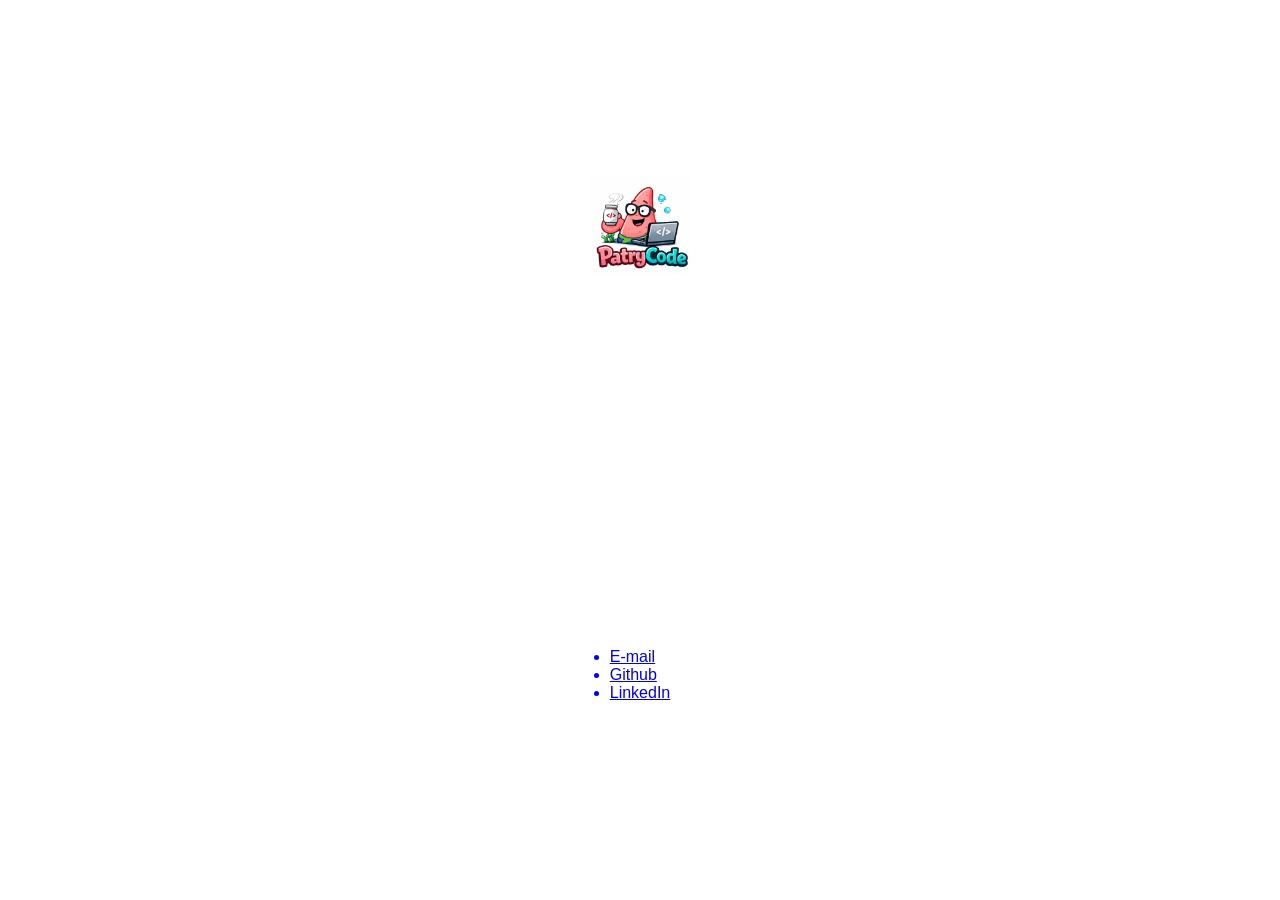
==== index.html @ 163e1af5 "Update index.html mailto fix" ====
<!doctype html>
<html lang="en">
  <head>
    <meta charset="UTF-8" />
    <meta name="viewport" content="width=device-width, initial-scale=1.0" />
    <meta
      property="og:image"
      content="https://patrycode.net/some_files/og-image-1200x630.png"
    />

    <link
      rel="icon"
      type="image/png"
      sizes="32x32"
      href="some_files/favicon-32x32.png"
    />
    <link
      rel="icon"
      type="image/png"
      sizes="16x16"
      href="some_files/favicon-16x16.png"
    />
    <link rel="apple-touch-icon" href="some_files/apple-touch-icon.png" />
    <link rel="manifest" href="some_files/site.webmanifest" />
    <title>PatryCode</title>
    <script type="application/ld+json">
      {
        "@context": "https://schema.org",
        "@type": "Person",
        "name": "Patrycode",
        "url": "https://patrycode.net",
        "sameAs": []
      }
    </script>
    <script lang="javascript">
      document.addEventListener("DOMContentLoaded", () => {
        const _ = "hello";
        const d_ = `${window.location.host}`;

        email.href = `mailto:${_}@${d_}`;
      });

      document.addEventListener("click", (ev) => bubbleSound());
      document.addEventListener("click", (ev) => regenerateLogo());

      function bubbleSound() {
        const ctx = new (window.AudioContext || window.webkitAudioContext)();

        const osc = ctx.createOscillator();
        const gain = ctx.createGain();

        osc.type = "sine";
        osc.frequency.setValueAtTime(600, ctx.currentTime);
        osc.frequency.exponentialRampToValueAtTime(120, ctx.currentTime + 0.08);

        gain.gain.setValueAtTime(0.4, ctx.currentTime);
        gain.gain.exponentialRampToValueAtTime(0.001, ctx.currentTime + 0.08);

        osc.connect(gain);
        gain.connect(ctx.destination);

        osc.start();
        osc.stop(ctx.currentTime + 0.08);
      }

      function regenerateLogo() {
        let randomNumber1 = Clamp(
          Math.abs(Math.floor((Math.random() * 10) / 3)),
          0,
          2,
        );
        let randomNumber2 = Clamp(
          Math.abs(Math.floor((Math.random() * 10) / 3)),
          0,
          2,
        );

        const numberToCSSClassName = new Map();

        numberToCSSClassName.set(0, "left");
        numberToCSSClassName.set(1, "center");
        numberToCSSClassName.set(2, "right");

        const logoHolder = document.getElementsByClassName("logo")[0] ?? null;

        if (logoHolder == null) return;

        logoHolder.style.backgroundPositionX =
          numberToCSSClassName.get(randomNumber1);
        logoHolder.style.backgroundPositionY =
          numberToCSSClassName.get(randomNumber2);
      }

      function Clamp(value, min, max) {
        if (value == null || isNaN(Number(value))) return value;

        return Math.max(min, Math.min(value, max));
      }
    </script>

    <style type="text/css">
      * {
        margin: 0px;
        padding: 0px;
        font-family: Arial, Helvetica, sans-serif;
      }

      #section-header,
      #section-body {
        width: 100%;
        height: 50vh;
        display: flex;
        flex-direction: column;
        justify-content: center;
        align-items: center;
      }

      #section-body {
        flex-direction: row;
      }

      .logo-holder {
        width: 102.4px;
        height: 101.4px;
        padding: 17px;
      }

      .logo {
        width: 100%;
        height: 100%;
        background-image: url("images/logo_random.png");
        background-size: 300% 300%;
        background-position-x: center;
        background-position-y: top;
        background-repeat: no-repeat;
      }
    </style>
  </head>
  <body>
    <section id="section-header">
      <div class="logo-holder">
        <div class="logo"></div>
      </div>
    </section>
    <section id="section-body">
      <ul>
        <a id="email">
          <li>E-mail</li>
        </a>
        <a
          href="https://github.com/pk558"
          target="_blank"
          rel="noopener noreferrer me"
          id="github"
        >
          <li>Github</li>
        </a>
        <a
          href="https://linkedin.com/in/patryk-kubacki-0601b6161/"
          target="_blank"
          rel="noopener noreferrer me"
          id="github"
        >
          <li>LinkedIn</li>
        </a>
      </ul>
    </section>
  </body>
</html>
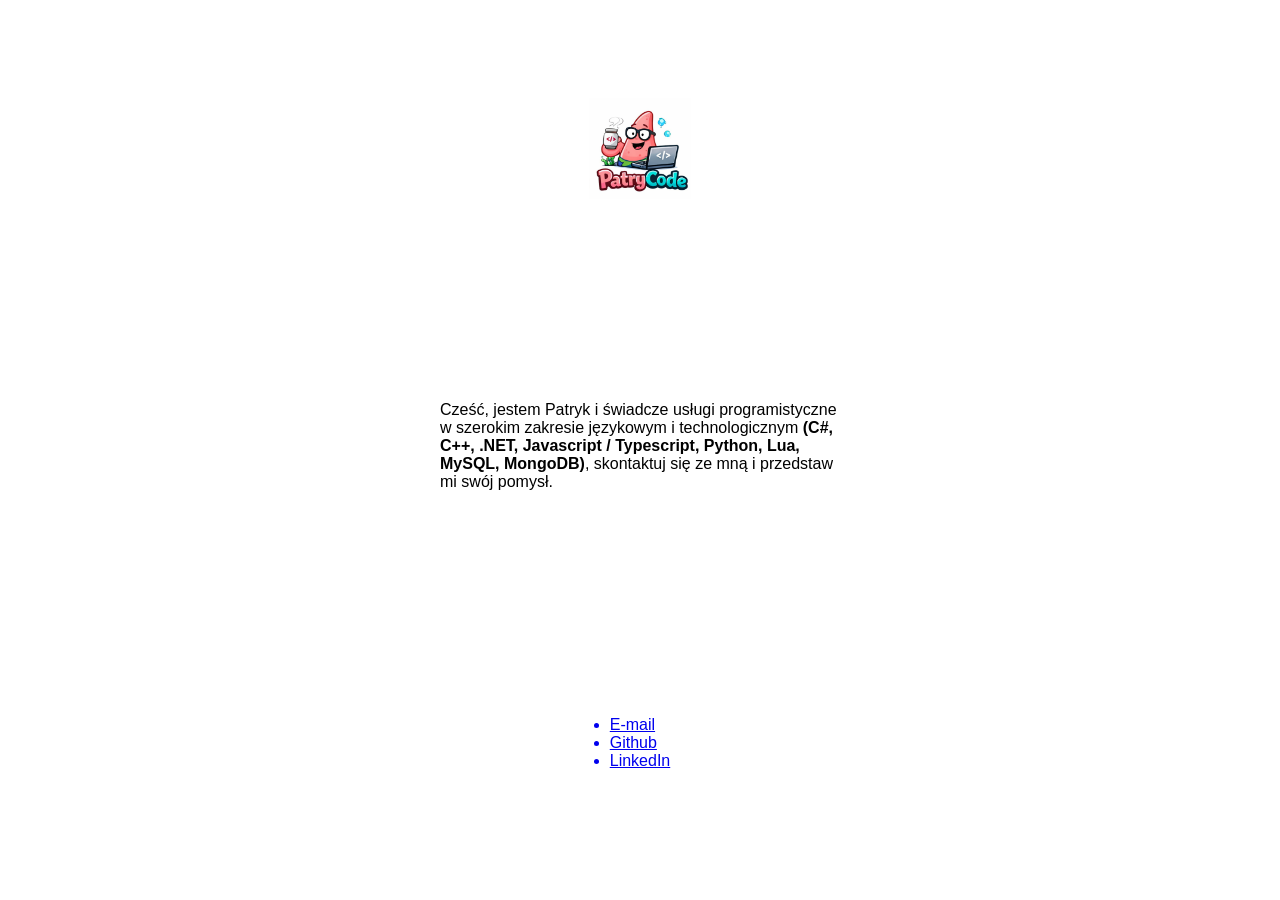
==== commit 66aa5cf6: "Update index.html add info" ====
--- a/index.html
+++ b/index.html
@@ -106,9 +106,10 @@
       }
 
       #section-header,
-      #section-body {
+      #section-body,
+      #section-info {
         width: 100%;
-        height: 50vh;
+        height: 33vh;
         display: flex;
         flex-direction: column;
         justify-content: center;
@@ -119,6 +120,11 @@
         flex-direction: row;
       }
 
+      .info-holder {
+        margin: 30px;
+        max-width: 400px;
+      }
+      
       .logo-holder {
         width: 102.4px;
         height: 101.4px;
@@ -140,6 +146,11 @@
     <section id="section-header">
       <div class="logo-holder">
         <div class="logo"></div>
+      </div>
+    </section>
+    <section id="section-info">
+      <div class="info-holder">
+        <p>Cześć, jestem Patryk i świadcze usługi programistyczne w szerokim zakresie językowym i technologicznym <b>(C#, C++, .NET, Javascript / Typescript, Python, Lua, MySQL, MongoDB)</b>, skontaktuj się ze mną i przedstaw mi swój pomysł.</p>
       </div>
     </section>
     <section id="section-body">
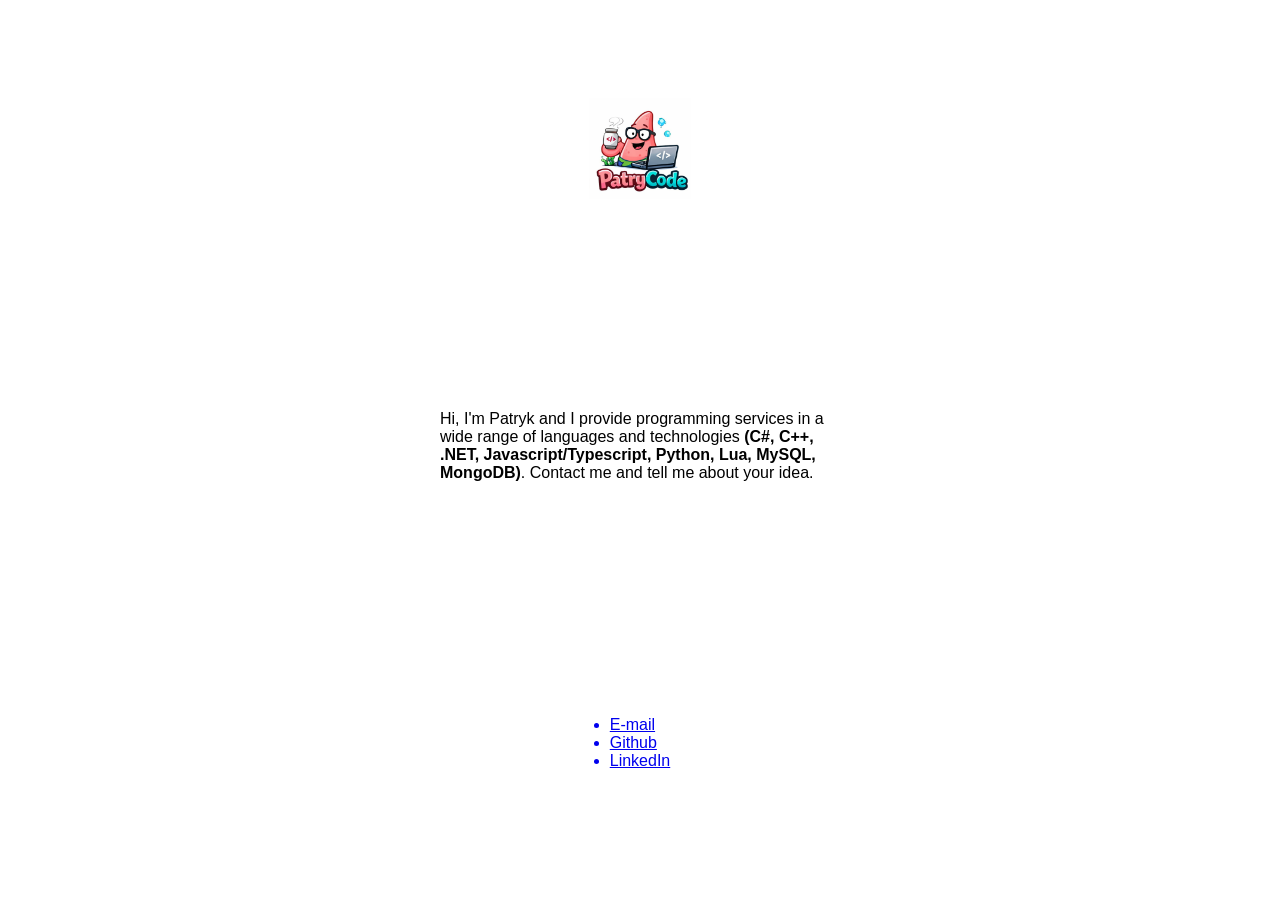
==== commit 4694904a: "Update index.html add translation to info" ====
--- a/index.html
+++ b/index.html
@@ -34,10 +34,8 @@
     </script>
     <script lang="javascript">
       document.addEventListener("DOMContentLoaded", () => {
-        const _ = "hello";
-        const d_ = `${window.location.host}`;
-
-        email.href = `mailto:${_}@${d_}`;
+        setupEmail();
+        translateInfo();
       });
 
       document.addEventListener("click", (ev) => bubbleSound());
@@ -91,6 +89,33 @@
           numberToCSSClassName.get(randomNumber2);
       }
 
+      function setupEmail() {
+        const _ = "hello";
+        const d_ = `${window.location.host}`;
+        
+        const email = document.getElementById('email');
+
+        if(email == null)
+          return;
+
+        email.href = `mailto:${_}@${d_}`;
+      }
+
+      function translateInfo() {
+        const plText = "Cześć, jestem Patryk i świadcze usługi programistyczne w szerokim zakresie językowym i technologicznym <b>(C#, C++, .NET, Javascript / Typescript, Python, Lua, MySQL, MongoDB)</b>, skontaktuj się ze mną i przedstaw mi swój pomysł.";
+        const enText = "Hi, I'm Patryk and I provide programming services in a wide range of languages and technologies <b>(C#, C++, .NET, Javascript/Typescript, Python, Lua, MySQL, MongoDB)</b>. Contact me and tell me about your idea.";
+      
+        const info = document.getElementById("info");
+
+        if(info == null)
+          return;
+
+        if(navigator.language.split('-')[0] === 'pl')
+          info.innerHTML = plText;
+        else
+          info.innerHTML = enText;
+      }
+
       function Clamp(value, min, max) {
         if (value == null || isNaN(Number(value))) return value;
 
@@ -150,7 +175,7 @@
     </section>
     <section id="section-info">
       <div class="info-holder">
-        <p>Cześć, jestem Patryk i świadcze usługi programistyczne w szerokim zakresie językowym i technologicznym <b>(C#, C++, .NET, Javascript / Typescript, Python, Lua, MySQL, MongoDB)</b>, skontaktuj się ze mną i przedstaw mi swój pomysł.</p>
+        <p id="info"></p>
       </div>
     </section>
     <section id="section-body">
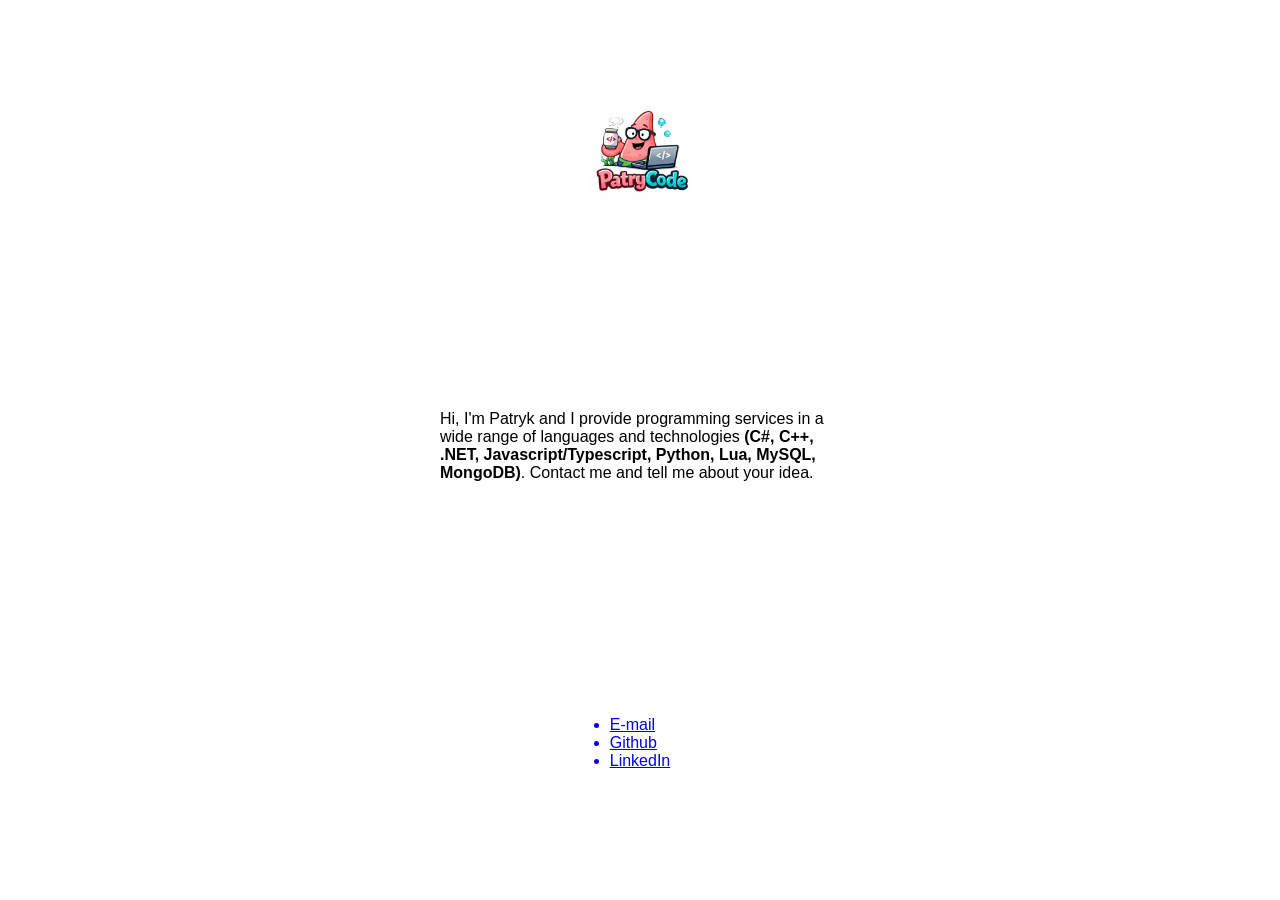
==== commit 819be748: "Adjusting image format to improve seo" ====
--- a/index.html
+++ b/index.html
@@ -3,6 +3,7 @@
   <head>
     <meta charset="UTF-8" />
     <meta name="viewport" content="width=device-width, initial-scale=1.0" />
+    <meta name="description" content="Tworzenie nowoczesnych stron internetowych i aplikacji webowych. Web developer – PatryCode.">
     <meta
       property="og:image"
       content="https://patrycode.net/some_files/og-image-1200x630.png"
@@ -21,7 +22,7 @@
       href="some_files/favicon-16x16.png"
     />
     <link rel="apple-touch-icon" href="some_files/apple-touch-icon.png" />
-    <link rel="manifest" href="some_files/site.webmanifest" />
+    <link rel="manifest" href="site.webmanifest" />
     <title>PatryCode</title>
     <script type="application/ld+json">
       {
@@ -159,7 +160,7 @@
       .logo {
         width: 100%;
         height: 100%;
-        background-image: url("images/logo_random.png");
+        background-image: url("images/logo_random.webp");
         background-size: 300% 300%;
         background-position-x: center;
         background-position-y: top;
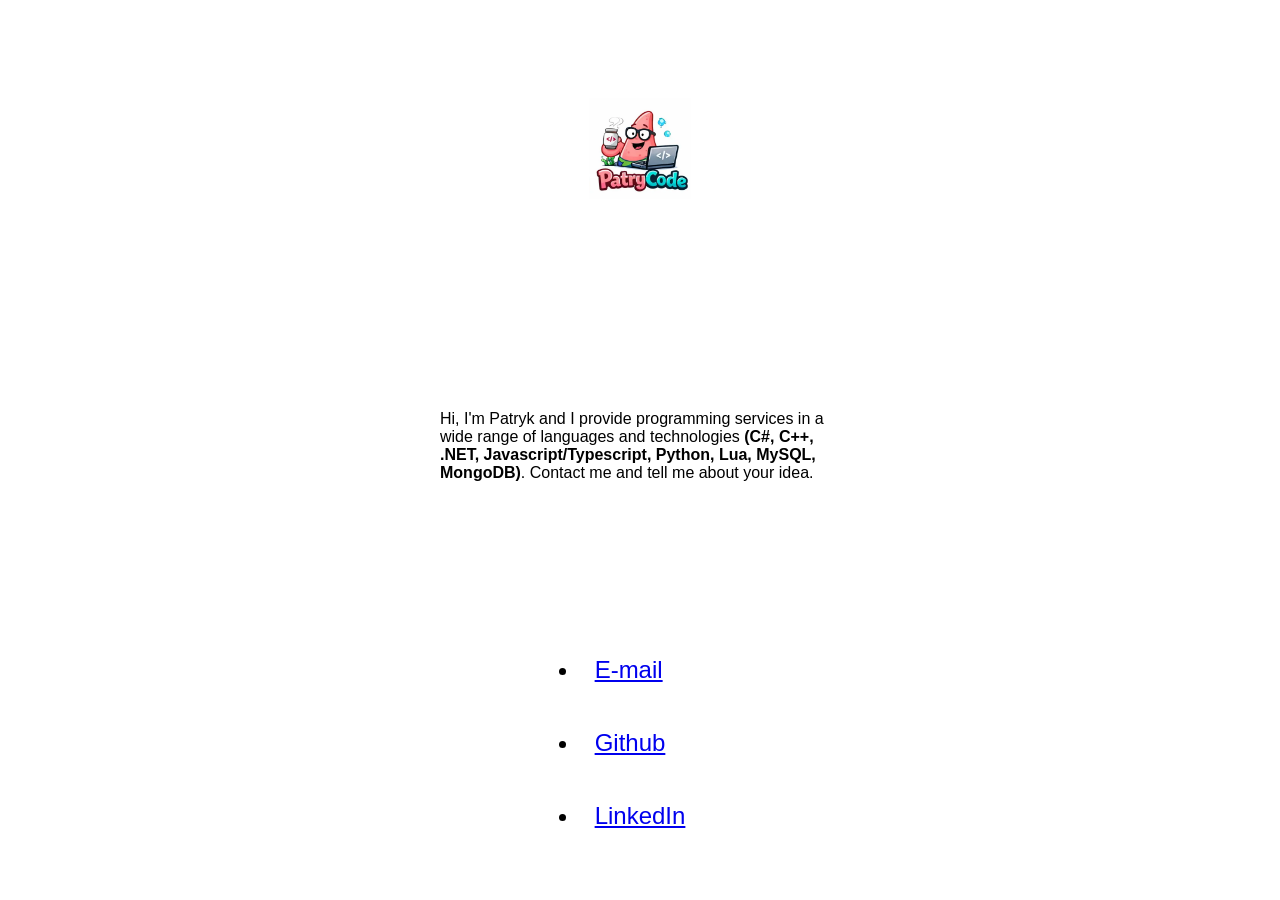
==== commit bf28d1fd: "accesibility update" ====
--- a/index.html
+++ b/index.html
@@ -1,9 +1,12 @@
 <!doctype html>
-<html lang="en">
+<html lang="pl">
   <head>
     <meta charset="UTF-8" />
     <meta name="viewport" content="width=device-width, initial-scale=1.0" />
-    <meta name="description" content="Tworzenie nowoczesnych stron internetowych i aplikacji webowych. Web developer – PatryCode.">
+    <meta
+      name="description"
+      content="Tworzenie nowoczesnych aplikacji webowych - PatryCode."
+    />
     <meta
       property="og:image"
       content="https://patrycode.net/some_files/og-image-1200x630.png"
@@ -93,28 +96,26 @@
       function setupEmail() {
         const _ = "hello";
         const d_ = `${window.location.host}`;
-        
-        const email = document.getElementById('email');
-
-        if(email == null)
-          return;
+
+        const email = document.getElementById("email");
+
+        if (email == null) return;
 
         email.href = `mailto:${_}@${d_}`;
       }
 
       function translateInfo() {
-        const plText = "Cześć, jestem Patryk i świadcze usługi programistyczne w szerokim zakresie językowym i technologicznym <b>(C#, C++, .NET, Javascript / Typescript, Python, Lua, MySQL, MongoDB)</b>, skontaktuj się ze mną i przedstaw mi swój pomysł.";
-        const enText = "Hi, I'm Patryk and I provide programming services in a wide range of languages and technologies <b>(C#, C++, .NET, Javascript/Typescript, Python, Lua, MySQL, MongoDB)</b>. Contact me and tell me about your idea.";
-      
+        const plText =
+          "Cześć, jestem Patryk i świadcze usługi programistyczne w szerokim zakresie językowym i technologicznym <b>(C#, C++, .NET, Javascript / Typescript, Python, Lua, MySQL, MongoDB)</b>, skontaktuj się ze mną i przedstaw mi swój pomysł.";
+        const enText =
+          "Hi, I'm Patryk and I provide programming services in a wide range of languages and technologies <b>(C#, C++, .NET, Javascript/Typescript, Python, Lua, MySQL, MongoDB)</b>. Contact me and tell me about your idea.";
+
         const info = document.getElementById("info");
 
-        if(info == null)
-          return;
-
-        if(navigator.language.split('-')[0] === 'pl')
-          info.innerHTML = plText;
-        else
-          info.innerHTML = enText;
+        if (info == null) return;
+
+        if (navigator.language.split("-")[0] === "pl") info.innerHTML = plText;
+        else info.innerHTML = enText;
       }
 
       function Clamp(value, min, max) {
@@ -129,6 +130,12 @@
         margin: 0px;
         padding: 0px;
         font-family: Arial, Helvetica, sans-serif;
+      }
+
+      li {
+        margin: 15px;
+        padding: 15px;
+        font-size: 24px;
       }
 
       #section-header,
@@ -150,7 +157,7 @@
         margin: 30px;
         max-width: 400px;
       }
-      
+
       .logo-holder {
         width: 102.4px;
         height: 101.4px;
@@ -169,37 +176,41 @@
     </style>
   </head>
   <body>
-    <section id="section-header">
+    <section id="section-header" role="banner">
       <div class="logo-holder">
         <div class="logo"></div>
       </div>
     </section>
-    <section id="section-info">
+    <section id="section-info" role="main">
       <div class="info-holder">
         <p id="info"></p>
       </div>
     </section>
-    <section id="section-body">
+    <section id="section-body" role="contentinfo">
       <ul>
-        <a id="email">
-          <li>E-mail</li>
-        </a>
-        <a
-          href="https://github.com/pk558"
-          target="_blank"
-          rel="noopener noreferrer me"
-          id="github"
-        >
-          <li>Github</li>
-        </a>
-        <a
-          href="https://linkedin.com/in/patryk-kubacki-0601b6161/"
-          target="_blank"
-          rel="noopener noreferrer me"
-          id="github"
-        >
-          <li>LinkedIn</li>
-        </a>
+        <li>
+          <a id="email"> E-mail </a>
+        </li>
+        <li>
+          <a
+            href="https://github.com/pk558"
+            target="_blank"
+            rel="noopener noreferrer me"
+            id="github"
+          >
+            Github
+          </a>
+        </li>
+        <li>
+          <a
+            href="https://linkedin.com/in/patryk-kubacki-0601b6161/"
+            target="_blank"
+            rel="noopener noreferrer me"
+            id="github"
+          >
+            LinkedIn
+          </a>
+        </li>
       </ul>
     </section>
   </body>
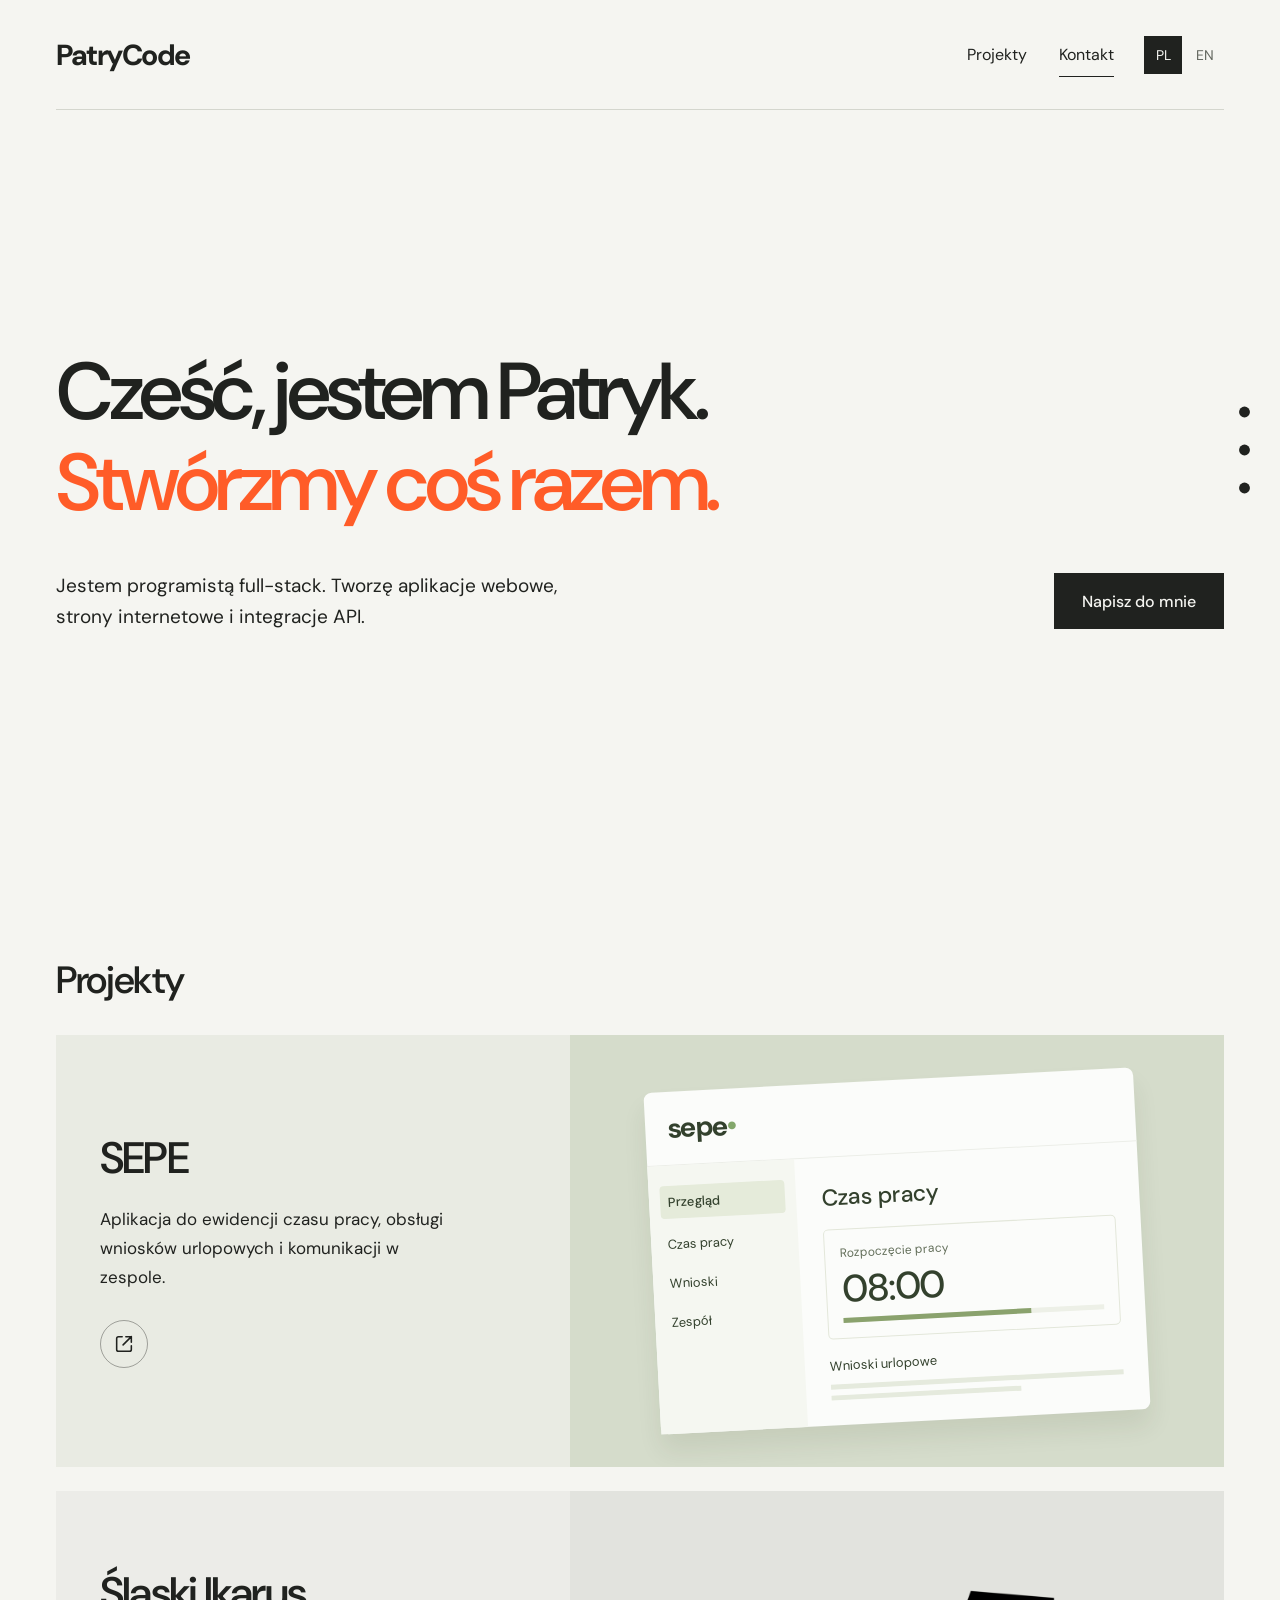
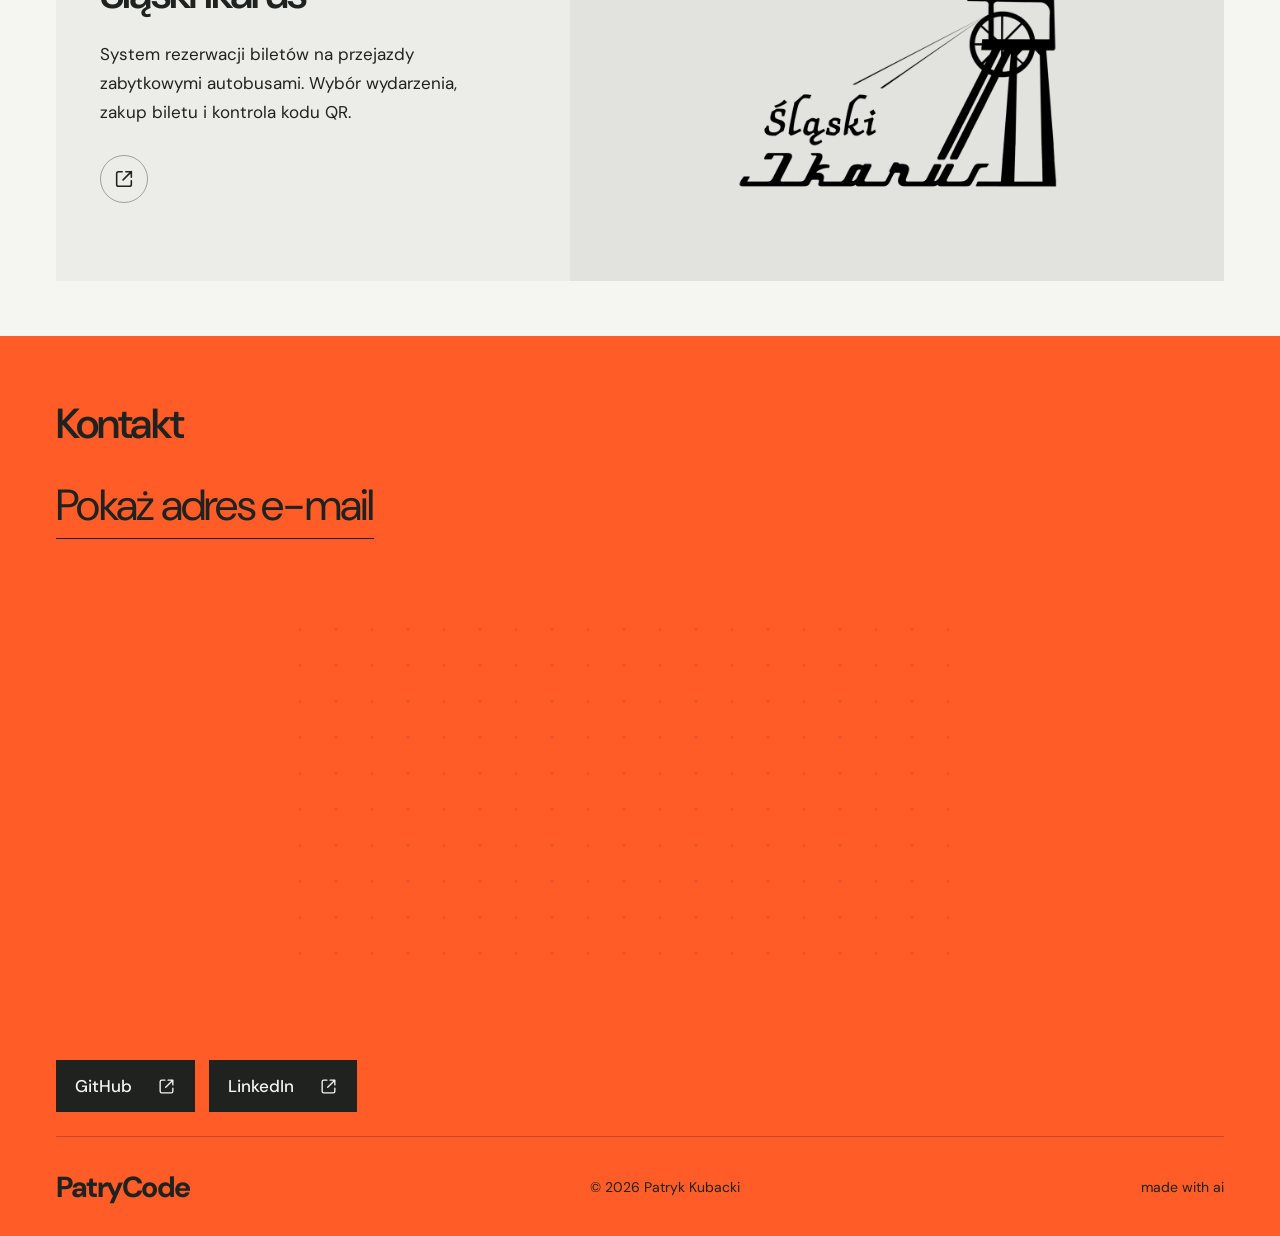
==== commit 5982e475: "New portfolio look" ====
--- a/index.html
+++ b/index.html
@@ -1,217 +1,67 @@
 <!doctype html>
 <html lang="pl">
-  <head>
-    <meta charset="UTF-8" />
-    <meta name="viewport" content="width=device-width, initial-scale=1.0" />
-    <meta
-      name="description"
-      content="Tworzenie nowoczesnych aplikacji webowych - PatryCode."
-    />
-    <meta
-      property="og:image"
-      content="https://patrycode.net/some_files/og-image-1200x630.png"
-    />
-
-    <link
-      rel="icon"
-      type="image/png"
-      sizes="32x32"
-      href="some_files/favicon-32x32.png"
-    />
-    <link
-      rel="icon"
-      type="image/png"
-      sizes="16x16"
-      href="some_files/favicon-16x16.png"
-    />
-    <link rel="apple-touch-icon" href="some_files/apple-touch-icon.png" />
-    <link rel="manifest" href="site.webmanifest" />
-    <title>PatryCode</title>
-    <script type="application/ld+json">
-      {
-        "@context": "https://schema.org",
-        "@type": "Person",
-        "name": "Patrycode",
-        "url": "https://patrycode.net",
-        "sameAs": []
-      }
-    </script>
-    <script lang="javascript">
-      document.addEventListener("DOMContentLoaded", () => {
-        setupEmail();
-        translateInfo();
-      });
-
-      document.addEventListener("click", (ev) => bubbleSound());
-      document.addEventListener("click", (ev) => regenerateLogo());
-
-      function bubbleSound() {
-        const ctx = new (window.AudioContext || window.webkitAudioContext)();
-
-        const osc = ctx.createOscillator();
-        const gain = ctx.createGain();
-
-        osc.type = "sine";
-        osc.frequency.setValueAtTime(600, ctx.currentTime);
-        osc.frequency.exponentialRampToValueAtTime(120, ctx.currentTime + 0.08);
-
-        gain.gain.setValueAtTime(0.4, ctx.currentTime);
-        gain.gain.exponentialRampToValueAtTime(0.001, ctx.currentTime + 0.08);
-
-        osc.connect(gain);
-        gain.connect(ctx.destination);
-
-        osc.start();
-        osc.stop(ctx.currentTime + 0.08);
-      }
-
-      function regenerateLogo() {
-        let randomNumber1 = Clamp(
-          Math.abs(Math.floor((Math.random() * 10) / 3)),
-          0,
-          2,
-        );
-        let randomNumber2 = Clamp(
-          Math.abs(Math.floor((Math.random() * 10) / 3)),
-          0,
-          2,
-        );
-
-        const numberToCSSClassName = new Map();
-
-        numberToCSSClassName.set(0, "left");
-        numberToCSSClassName.set(1, "center");
-        numberToCSSClassName.set(2, "right");
-
-        const logoHolder = document.getElementsByClassName("logo")[0] ?? null;
-
-        if (logoHolder == null) return;
-
-        logoHolder.style.backgroundPositionX =
-          numberToCSSClassName.get(randomNumber1);
-        logoHolder.style.backgroundPositionY =
-          numberToCSSClassName.get(randomNumber2);
-      }
-
-      function setupEmail() {
-        const _ = "hello";
-        const d_ = `${window.location.host}`;
-
-        const email = document.getElementById("email");
-
-        if (email == null) return;
-
-        email.href = `mailto:${_}@${d_}`;
-      }
-
-      function translateInfo() {
-        const plText =
-          "Cześć, jestem Patryk i świadcze usługi programistyczne w szerokim zakresie językowym i technologicznym <b>(C#, C++, .NET, Javascript / Typescript, Python, Lua, MySQL, MongoDB)</b>, skontaktuj się ze mną i przedstaw mi swój pomysł.";
-        const enText =
-          "Hi, I'm Patryk and I provide programming services in a wide range of languages and technologies <b>(C#, C++, .NET, Javascript/Typescript, Python, Lua, MySQL, MongoDB)</b>. Contact me and tell me about your idea.";
-
-        const info = document.getElementById("info");
-
-        if (info == null) return;
-
-        if (navigator.language.split("-")[0] === "pl") info.innerHTML = plText;
-        else info.innerHTML = enText;
-      }
-
-      function Clamp(value, min, max) {
-        if (value == null || isNaN(Number(value))) return value;
-
-        return Math.max(min, Math.min(value, max));
-      }
-    </script>
-
-    <style type="text/css">
-      * {
-        margin: 0px;
-        padding: 0px;
-        font-family: Arial, Helvetica, sans-serif;
-      }
-
-      li {
-        margin: 15px;
-        padding: 15px;
-        font-size: 24px;
-      }
-
-      #section-header,
-      #section-body,
-      #section-info {
-        width: 100%;
-        height: 33vh;
-        display: flex;
-        flex-direction: column;
-        justify-content: center;
-        align-items: center;
-      }
-
-      #section-body {
-        flex-direction: row;
-      }
-
-      .info-holder {
-        margin: 30px;
-        max-width: 400px;
-      }
-
-      .logo-holder {
-        width: 102.4px;
-        height: 101.4px;
-        padding: 17px;
-      }
-
-      .logo {
-        width: 100%;
-        height: 100%;
-        background-image: url("images/logo_random.webp");
-        background-size: 300% 300%;
-        background-position-x: center;
-        background-position-y: top;
-        background-repeat: no-repeat;
-      }
-    </style>
-  </head>
-  <body>
-    <section id="section-header" role="banner">
-      <div class="logo-holder">
-        <div class="logo"></div>
-      </div>
-    </section>
-    <section id="section-info" role="main">
-      <div class="info-holder">
-        <p id="info"></p>
-      </div>
-    </section>
-    <section id="section-body" role="contentinfo">
-      <ul>
-        <li>
-          <a id="email"> E-mail </a>
-        </li>
-        <li>
-          <a
-            href="https://github.com/pk558"
-            target="_blank"
-            rel="noopener noreferrer me"
-            id="github"
-          >
-            Github
-          </a>
-        </li>
-        <li>
-          <a
-            href="https://linkedin.com/in/patryk-kubacki-0601b6161/"
-            target="_blank"
-            rel="noopener noreferrer me"
-            id="github"
-          >
-            LinkedIn
-          </a>
-        </li>
-      </ul>
-    </section>
-  </body>
-</html>
+<head>
+<meta charset="utf-8">
+<meta name="viewport" content="width=device-width,initial-scale=1">
+<title>PatryCode — aplikacje webowe i strony internetowe</title>
+<meta name="description" content="Patryk Kubacki, programista full-stack. Tworzę aplikacje webowe, strony internetowe i integracje API. Zobacz SEPE, Śląski Ikarus i skontaktuj się ze mną.">
+<meta name="robots" content="index,follow,max-image-preview:large">
+<meta name="theme-color" content="#ff5c28">
+<meta name="color-scheme" content="light">
+<link rel="canonical" href="https://patrycode.net/">
+<link rel="alternate" hreflang="pl" href="https://patrycode.net/">
+<link rel="alternate" hreflang="en" href="https://patrycode.net/en/">
+<link rel="alternate" hreflang="x-default" href="https://patrycode.net/">
+<meta property="og:type" content="website">
+<meta property="og:site_name" content="PatryCode">
+<meta property="og:title" content="PatryCode — aplikacje webowe i strony internetowe">
+<meta property="og:description" content="Patryk Kubacki, programista full-stack. Tworzę aplikacje webowe, strony internetowe i integracje API. Zobacz SEPE, Śląski Ikarus i skontaktuj się ze mną.">
+<meta property="og:url" content="https://patrycode.net/">
+<meta property="og:locale" content="pl_PL">
+<meta property="og:locale:alternate" content="en_US">
+<meta property="og:image" content="https://patrycode.net/assets/images/social-cover.png">
+<meta property="og:image:width" content="1200">
+<meta property="og:image:height" content="630">
+<meta property="og:image:alt" content="PatryCode">
+<meta name="twitter:card" content="summary_large_image">
+<meta name="twitter:title" content="PatryCode — aplikacje webowe i strony internetowe">
+<meta name="twitter:description" content="Patryk Kubacki, programista full-stack. Tworzę aplikacje webowe, strony internetowe i integracje API. Zobacz SEPE, Śląski Ikarus i skontaktuj się ze mną.">
+<meta name="twitter:image" content="https://patrycode.net/assets/images/social-cover.png">
+<meta name="twitter:image:alt" content="PatryCode">
+<link rel="icon" type="image/svg+xml" href="assets/icons/favicon.svg">
+<link rel="icon" type="image/png" sizes="32x32" href="assets/icons/favicon-32x32.png">
+<link rel="icon" type="image/png" sizes="16x16" href="assets/icons/favicon-16x16.png">
+<link rel="icon" href="favicon.ico" sizes="any">
+<link rel="apple-touch-icon" sizes="180x180" href="assets/icons/apple-touch-icon.png">
+<link rel="manifest" href="site.webmanifest">
+<link rel="alternate" type="text/markdown" href="index.md">
+<link rel="describedby" type="text/plain" href="llms.txt">
+<link rel="preconnect" href="https://fonts.googleapis.com">
+<link rel="preconnect" href="https://fonts.gstatic.com" crossorigin>
+<link rel="stylesheet" href="assets/css/style.css">
+<script src="assets/js/script.js" defer></script>
+<script type="application/ld+json">{"@context": "https://schema.org", "@graph": [{"@type": "Person", "@id": "https://patrycode.net/#patryk", "name": "Patryk Kubacki", "url": "https://patrycode.net/", "jobTitle": "Full-stack developer", "sameAs": ["https://github.com/pk558", "https://linkedin.com/in/patryk-kubacki-0601b6161/"]}, {"@type": "WebSite", "@id": "https://patrycode.net/#website", "name": "PatryCode", "url": "https://patrycode.net/", "inLanguage": ["pl", "en"], "creator": {"@id": "https://patrycode.net/#patryk"}}, {"@type": "WebPage", "@id": "https://patrycode.net/#webpage", "url": "https://patrycode.net/", "name": "PatryCode — aplikacje webowe i strony internetowe", "description": "Patryk Kubacki, programista full-stack. Tworzę aplikacje webowe, strony internetowe i integracje API. Zobacz SEPE, Śląski Ikarus i skontaktuj się ze mną.", "inLanguage": "pl", "isPartOf": {"@id": "https://patrycode.net/#website"}, "about": {"@id": "https://patrycode.net/#patryk"}}]}</script>
+</head>
+<body>
+<a href="#main" class="skip">Przejdź do treści</a>
+<header class="header wrap"><a class="brand" href="#start" aria-label="PatryCode — początek"><span>PatryCode</span></a><nav aria-label="Menu główne"><a href="#projekty">Projekty</a><a href="#kontakt" class="nav-contact">Kontakt</a></nav><div class="language-switch" aria-label="Wybierz język"><a href="./" lang="pl" aria-current="page">PL</a><a href="en/" lang="en">EN</a></div></header>
+<nav class="section-indicator" aria-label="Sekcje strony"><a href="#start" aria-label="Powitanie" title="Powitanie" aria-current="location"><span></span></a><a href="#projekty" aria-label="Projekty" title="Projekty"><span></span></a><a href="#kontakt" aria-label="Kontakt" title="Kontakt"><span></span></a></nav>
+<main id="main">
+<section id="start" class="hero wrap page-section" aria-labelledby="hero-title">
+<h1 id="hero-title">Cześć, jestem Patryk.<br><span>Stwórzmy coś razem.</span></h1>
+<div class="hero-bottom"><p>Jestem programistą full-stack. Tworzę aplikacje webowe,<br class="desktop-break"> strony internetowe i integracje API.</p><a class="button dark-button" href="#kontakt">Napisz do mnie</a></div>
+</section>
+<section id="projekty" class="projects wrap page-section" aria-labelledby="work-title">
+<h2 id="work-title" class="reveal">Projekty</h2>
+<article class="project featured reveal">
+<div class="project-copy"><h3>SEPE</h3><p>Aplikacja do ewidencji czasu pracy, obsługi wniosków urlopowych i komunikacji w zespole.</p><a class="project-link" href="https://sepe.patrycode.net/prezentacja/" target="_blank" rel="noopener noreferrer" aria-label="Otwórz landing SEPE" title="Otwórz landing SEPE"><svg viewBox="0 0 24 24" width="22" height="22" fill="none" stroke="currentColor" stroke-width="1.7" stroke-linecap="round" stroke-linejoin="round" aria-hidden="true"><path d="M14 4h6v6M20 4l-9 9M10 4H6a2 2 0 0 0-2 2v12a2 2 0 0 0 2 2h12a2 2 0 0 0 2-2v-4"/></svg></a></div>
+<div class="sepe-scene" role="img" aria-label="Poglądowy widok interfejsu SEPE: czas pracy, wnioski urlopowe i zespół"><div class="app-preview" aria-hidden="true"><div class="app-top"><strong>sepe<span>•</span></strong></div><div class="app-body"><aside><b>Przegląd</b><span>Czas pracy</span><span>Wnioski</span><span>Zespół</span></aside><div class="app-content"><h4>Czas pracy</h4><div class="time-card"><span>Rozpoczęcie pracy</span><strong>08:00</strong><div class="time-progress"><i></i></div></div><div class="app-row"><span>Wnioski urlopowe</span></div><div class="preview-lines"><i></i><i></i></div></div></div></div></div>
+</article>
+<article class="project featured ikarus-project reveal">
+<div class="project-copy"><h3>Śląski Ikarus</h3><p>System rezerwacji biletów na przejazdy zabytkowymi autobusami. Wybór wydarzenia, zakup biletu i kontrola kodu QR.</p><a class="project-link" href="https://rezerwacje.simkol.pl/" target="_blank" rel="noopener noreferrer" aria-label="Otwórz stronę rezerwacji Śląskiego Ikarusa" title="Otwórz stronę rezerwacji Śląskiego Ikarusa"><svg viewBox="0 0 24 24" width="22" height="22" fill="none" stroke="currentColor" stroke-width="1.7" stroke-linecap="round" stroke-linejoin="round" aria-hidden="true"><path d="M14 4h6v6M20 4l-9 9M10 4H6a2 2 0 0 0-2 2v12a2 2 0 0 0 2 2h12a2 2 0 0 0 2-2v-4"/></svg></a></div>
+<a class="ikarus-scene" href="https://rezerwacje.simkol.pl/" target="_blank" rel="noopener noreferrer" aria-label="Otwórz stronę Śląskiego Ikarusa"><img src="assets/images/ikarus-logo.png" alt="Śląski Ikarus" width="800" height="800"></a>
+</article>
+</section>
+<section class="contact page-section" id="kontakt"><div class="contact-heading wrap"><h2>Kontakt</h2><div class="contact-bottom"><button class="email-reveal" id="reveal-email" type="button">Pokaż adres e-mail</button><a class="email" id="email-address" hidden></a><button class="copy-button" id="copy-email" type="button" hidden>Kopiuj e-mail</button><span id="copy-status" role="status" aria-live="polite"></span></div><noscript><p>Włącz JavaScript, aby odsłonić e-mail, lub skontaktuj się przez LinkedIn.</p></noscript></div><div class="contact-art wrap" aria-hidden="true"><canvas id="pointer-art"></canvas></div><div class="contact-base wrap"><div class="social-links"><a href="https://github.com/pk558" target="_blank" rel="noopener noreferrer">GitHub<svg viewBox="0 0 24 24" width="22" height="22" fill="none" stroke="currentColor" stroke-width="1.7" stroke-linecap="round" stroke-linejoin="round" aria-hidden="true"><path d="M14 4h6v6M20 4l-9 9M10 4H6a2 2 0 0 0-2 2v12a2 2 0 0 0 2 2h12a2 2 0 0 0 2-2v-4"/></svg></a><a href="https://linkedin.com/in/patryk-kubacki-0601b6161/" target="_blank" rel="noopener noreferrer">LinkedIn<svg viewBox="0 0 24 24" width="22" height="22" fill="none" stroke="currentColor" stroke-width="1.7" stroke-linecap="round" stroke-linejoin="round" aria-hidden="true"><path d="M14 4h6v6M20 4l-9 9M10 4H6a2 2 0 0 0-2 2v12a2 2 0 0 0 2 2h12a2 2 0 0 0 2-2v-4"/></svg></a></div><footer class="footer-row"><a class="brand" href="#start">PatryCode</a><span>© 2026 Patryk Kubacki</span><span class="ai-credit">made with ai</span></footer></div></section>
+</main>
+</body></html>
--- a/assets/css/style.css
+++ b/assets/css/style.css
@@ -0,0 +1,42 @@
+@import url('https://fonts.googleapis.com/css2?family=DM+Sans:wght@400;450;500;550;600;650;700;750;800&display=swap');
+:root{--paper:#f5f5f1;--ink:#20221f;--muted:#62665e;--line:#d4d6ce;--accent:#ff5c28}*{box-sizing:border-box}html{scroll-behavior:smooth;scroll-padding-top:30px}body{margin:0;background:var(--paper);color:var(--ink);font-family:'DM Sans',Arial,sans-serif;-webkit-font-smoothing:antialiased}a{color:inherit;text-decoration:none}button{font:inherit}a,button{-webkit-tap-highlight-color:transparent}a:focus-visible,button:focus-visible{outline:3px solid #1263ba;outline-offset:6px}::selection{background:var(--accent);color:var(--ink)}.wrap{width:min(1240px,calc(100% - 112px));margin:auto}.skip{position:fixed;left:20px;top:-100px;padding:16px;background:var(--ink);color:white;z-index:5}.skip:focus{top:15px}.header{height:110px;display:flex;justify-content:space-between;align-items:center;border-bottom:1px solid var(--line)}.brand{font-size:29px;font-weight:750;letter-spacing:-1.5px}.header nav{display:flex;gap:38px;align-items:center;font-size:16px}.header nav a:hover{text-decoration:underline;text-underline-offset:5px}.nav-contact{border-bottom:1px solid;padding-bottom:6px}.hero{padding-top:80px;padding-bottom:60px}.hero h1{font-size:clamp(48px,6.6vw,92px);line-height:1.12;letter-spacing:-.055em;font-weight:550;margin:0 0 42px}.hero h1>span{color:var(--accent)}.hero-bottom{display:flex;align-items:center;justify-content:space-between;gap:35px}.hero-bottom p{font-size:19px;line-height:1.65;margin:0}.button{display:inline-flex;min-height:56px;align-items:center;justify-content:center;padding:17px 28px;font-size:16px;font-weight:500;transition:background .2s,transform .2s}.dark-button{background:var(--ink);color:var(--paper)}.dark-button:hover{background:#3e423a;transform:translateY(-2px)}.capabilities{display:grid;grid-template-columns:1fr 1fr;gap:70px;border-top:1px solid var(--line);margin-top:50px;padding-top:28px}.capabilities p{font-size:16px;line-height:1.75;margin:0}.capabilities .technologies{color:var(--muted);align-self:center}.projects{padding:34px 0 90px}.projects>h2{font-size:38px;letter-spacing:-.035em;font-weight:550;margin:0 0 30px}.featured{display:grid;grid-template-columns:44% 56%;background:#e9ebe3;min-height:360px}.project-copy{padding:44px;display:flex;flex-direction:column;align-items:start;justify-content:center}.project h3{font-size:44px;line-height:1.12;letter-spacing:-.04em;font-weight:550;margin:0 0 22px}.project-copy p{font-size:17px;line-height:1.7;max-width:360px;margin:0}.text-link{font-size:16px;font-weight:500;text-decoration:underline;text-underline-offset:5px;margin-top:30px}.text-link:hover{text-decoration-thickness:2px}.sepe-scene{background:#d5dccb;display:flex;align-items:center;justify-content:center;padding:45px;overflow:hidden}.app-preview{width:100%;max-width:490px;background:#fbfcfa;border-radius:8px;box-shadow:0 17px 25px #29391c16;transform:rotate(-3deg);color:#33412d}.app-top{display:flex;align-items:center;padding:18px 22px;border-bottom:1px solid #eceee8}.app-top strong{font-size:28px;letter-spacing:-1.6px}.app-top strong span{color:#83a76b}.app-body{display:grid;grid-template-columns:30% 70%;min-height:235px}.app-body aside{display:flex;flex-direction:column;padding:25px 16px;gap:22px;font-size:13px;background:#f5f7f1}.app-body aside b{background:#e5ebda;margin:-5px;padding:8px;border-radius:4px;font-weight:500}.app-content{padding:25px}.app-content h4{font-size:23px;font-weight:500;letter-spacing:-.5px;margin:0 0 17px}.time-card{border:1px solid #e3e7da;border-radius:5px;padding:15px;display:flex;flex-direction:column}.time-card>span{font-size:12px;color:#626e59}.time-card strong{font-size:38px;font-weight:500;letter-spacing:-1px;line-height:1.5}.time-progress{height:5px;background:#edf0e7}.time-progress i{display:block;background:#8aa26d;width:72%;height:100%}.app-row{font-size:13px;margin-top:18px}.preview-lines{display:grid;gap:6px;margin-top:10px}.preview-lines i{height:5px;background:#e5eadd;width:100%}.preview-lines i:last-child{width:65%}.ikarus-project{margin-top:24px;background:#ecece8}.ikarus-scene{background:#e2e3de;display:flex;align-items:center;justify-content:center;padding:30px;overflow:hidden}.ikarus-scene img{width:75%;max-width:320px;max-height:280px;height:auto;object-fit:contain;transition:transform .35s}.ikarus-scene:hover img{transform:scale(1.025)}.contact{background:var(--accent);padding:55px 0}.contact h2{font-size:42px;line-height:1.1;letter-spacing:-.045em;font-weight:550;margin:0 0 30px}.contact-bottom{display:flex;gap:24px;align-items:center;flex-wrap:wrap}.email{font-size:clamp(25px,3.4vw,44px);letter-spacing:-.04em;border-bottom:1px solid;padding-bottom:4px}.copy-button{padding:12px 16px;border:1px solid #20221f70;background:transparent;border-radius:0;font-size:14px;cursor:pointer;transition:background .2s,color .2s}.copy-button:hover{background:#20221f;color:var(--accent)}#copy-status{font-size:14px}.social-links{display:flex;gap:27px;margin-top:32px;font-size:16px}.social-links a:hover{text-decoration:underline;text-underline-offset:5px}footer{display:flex;align-items:center;justify-content:space-between;gap:25px;min-height:110px}footer>span{font-size:14px}.ai-credit{color:var(--muted)}footer a:hover{opacity:.65}.reveal{opacity:1;transform:none}.reveal.is-pending{opacity:0;transform:translateY(18px)}.reveal.is-visible{opacity:1;transform:none;transition:opacity .65s ease,transform .65s ease}
+@media(max-width:1000px){.wrap{width:calc(100% - 64px)}.hero{padding-top:65px}.hero h1{font-size:7vw}.hero-bottom p{font-size:17px}.capabilities{gap:35px}.project-copy{padding:30px}.project h3{font-size:37px}.sepe-scene{padding:30px 22px}.app-body aside{padding:23px 10px;font-size:11px}.app-content{padding:20px}.time-card>span{font-size:11px}.app-content h4{font-size:21px}}
+@media(max-width:640px){.wrap{width:calc(100% - 40px)}.header{height:85px}.brand{font-size:25px}.header nav{gap:22px;font-size:14px}.hero{padding:48px 0 30px}.hero h1{font-size:clamp(31px,7.3vw,47px);letter-spacing:-.045em;margin-bottom:25px}.hero-bottom{display:block}.hero-bottom p{font-size:17px}.desktop-break{display:none}.hero-bottom .button{margin-top:24px;min-height:52px}.capabilities{grid-template-columns:1fr;gap:18px;margin-top:34px;padding-top:23px}.capabilities p{font-size:16px}.projects{padding:25px 0 45px}.projects>h2{font-size:31px;margin-bottom:23px}.featured{grid-template-columns:1fr}.project-copy{padding:28px}.project h3{font-size:36px;margin-bottom:17px}.project-copy p{font-size:16px}.text-link{font-size:16px;margin-top:23px}.sepe-scene{padding:30px 25px}.app-body{grid-template-columns:30% 70%}.app-content{padding:18px}.app-content h4{font-size:21px}.time-card{padding:12px}.app-body aside{font-size:11px;padding:24px 10px}.app-row{font-size:12px}.ikarus-project{margin-top:18px}.ikarus-scene{min-height:240px}.ikarus-scene img{max-height:225px;width:65%}.contact{padding:35px 0}.contact h2{font-size:32px;margin-bottom:25px}.contact-bottom{gap:17px}.email{font-size:clamp(24px,6.5vw,32px)}.copy-button{padding:10px 13px}.social-links{font-size:15px;margin-top:26px}footer{padding-top:25px;padding-bottom:25px;display:grid;grid-template-columns:1fr 1fr;gap:20px}footer>span{font-size:12px}footer>span:nth-child(2){text-align:right}.ai-credit{grid-column:1/-1}}
+@media(prefers-reduced-motion:reduce){html{scroll-behavior:auto}*,*:before,*:after{transition:none!important;animation:none!important}.reveal.is-pending{opacity:1;transform:none}}
+
+/* Full-height introduction, distinct skill section and consistent contact controls. */
+[hidden]{display:none!important}.sr-only{position:absolute;width:1px;height:1px;margin:-1px;padding:0;overflow:hidden;clip:rect(0,0,0,0);white-space:nowrap;border:0}
+:root{--header-height:110px}.header{height:var(--header-height)}.header nav{align-items:center;gap:32px}.header nav a{display:inline-flex;align-items:center;min-height:44px;padding:0;border:0;line-height:1.2}.header nav a:last-child{box-shadow:inset 0 -1px var(--ink)}
+.hero{min-height:calc(100svh - var(--header-height));display:flex;flex-direction:column;justify-content:center;padding-top:clamp(45px,7vh,100px);padding-bottom:clamp(45px,7vh,100px)}.hero h1{font-size:clamp(44px,6.3vw,88px)}.hero-bottom{width:100%}.capabilities{display:block;max-width:100%;margin-top:clamp(35px,6vh,65px)}.capabilities p{max-width:690px}
+.skills{padding:80px 0}.skills h2{font-size:38px;letter-spacing:-.035em;font-weight:550;margin:0 0 30px}.skills table{width:100%;border-collapse:collapse;table-layout:fixed;font-size:17px}.skills th,.skills td{border-bottom:1px solid var(--line);padding:19px 12px;text-align:center;font-weight:400}.skills th:first-child{text-align:left;width:52%;padding-left:0}.skills thead th{font-size:15px;color:var(--muted)}.skills tbody td{color:#aaaFA3}.skills td.skill-level{color:var(--accent)}.skill-level span{font-size:15px}.projects{padding-top:35px}
+.project-link{display:inline-flex;width:48px;height:48px;align-items:center;justify-content:center;margin-top:28px;border:1px solid #20221f60;border-radius:50%;transition:background .2s,color .2s,transform .2s}.project-link:hover{background:var(--ink);color:var(--paper);transform:translateY(-2px)}.ikarus-scene img{display:block;object-fit:contain;width:85%;max-width:330px;height:auto;max-height:none;aspect-ratio:1}
+.email-reveal{border:0;border-bottom:1px solid var(--ink);padding:0 0 5px;background:transparent;color:var(--ink);font-size:clamp(25px,3.4vw,44px);letter-spacing:-.04em;cursor:pointer}.email-reveal:hover{opacity:.75}.social-links{gap:14px;flex-wrap:wrap}.social-links a{min-height:52px;display:inline-flex;gap:25px;align-items:center;justify-content:space-between;padding:14px 19px;font-size:17px;font-weight:500;background:var(--ink);color:var(--paper);transition:background .2s}.social-links a:hover{background:#3e423a;text-decoration:none}.social-links svg{width:19px;height:19px}
+@media(max-width:1000px){.hero h1{font-size:6.2vw}.header nav{gap:24px}}
+@media(max-width:640px){:root{--header-height:85px}.header nav{gap:16px;font-size:14px}.header nav a:first-child{display:none}.hero{padding-top:44px;padding-bottom:44px;min-height:calc(100svh - var(--header-height))}.hero h1{font-size:clamp(29px,7.4vw,47px);line-height:1.15}.hero-bottom{display:block}.hero-bottom .button{margin-top:26px}.capabilities{margin-top:38px}.skills{padding:48px 0 30px}.skills h2{font-size:31px;margin-bottom:24px}.skills th:first-child{width:44%}.skills th,.skills td{padding:17px 4px;font-size:16px}.skills thead th{font-size:14px}.projects{padding-top:32px}.ikarus-scene img{width:75%;max-width:270px}.project-link{width:48px;height:48px;margin-top:24px}.social-links a{min-width:140px;font-size:16px}.email-reveal{font-size:clamp(24px,6.5vw,32px)}}
+
+/* Section-to-section scroll, using the browser's native scroll behavior. */
+html{scroll-snap-type:y mandatory;scroll-padding-top:0;scroll-behavior:smooth}
+.page-section{scroll-snap-align:start;scroll-snap-stop:normal;min-height:100svh}
+.header{position:absolute;top:0;left:50%;transform:translateX(-50%);z-index:2}
+.header .brand{display:inline-flex;align-items:center;gap:14px}
+.hero{min-height:100svh;padding-top:calc(var(--header-height) + 40px);padding-bottom:70px;justify-content:center}
+.projects{display:flex;flex-direction:column;justify-content:center;gap:24px;padding-top:55px;padding-bottom:55px}
+.projects>h2{margin:0 0 6px}.projects .featured{flex-shrink:0}.projects .ikarus-project{margin-top:0}
+.contact{min-height:100svh;padding:0;display:flex;flex-direction:column;scroll-snap-align:start}
+.contact>.wrap:first-child{flex:1;display:flex;flex-direction:column;justify-content:center;padding-top:60px;padding-bottom:60px}
+.contact footer{min-height:100px;border-top:1px solid #20221f45;margin-top:0}.contact footer .ai-credit{color:var(--ink)}
+@media(max-width:640px){html{scroll-snap-type:y proximity}.header .brand{gap:8px}.header .brand{font-size:23px}.header nav a:first-child{display:inline-flex}.header nav{gap:14px}.hero{min-height:100svh;padding-top:calc(var(--header-height) + 30px);padding-bottom:50px}.projects{padding-top:40px;padding-bottom:40px;gap:20px}.projects>h2{margin-bottom:4px}.contact>.wrap:first-child{padding-top:45px;padding-bottom:45px}.contact footer{min-height:100px}}
+@media(prefers-reduced-motion:reduce){html{scroll-behavior:auto;scroll-snap-type:none}}
+
+/* Language selection, section position and contact composition. */
+.header{gap:30px}.header .brand{margin-right:auto;gap:0}.language-switch{display:flex;gap:4px;align-items:center}.language-switch a{display:flex;align-items:center;justify-content:center;min-width:38px;min-height:38px;font-size:14px;color:var(--muted)}.language-switch a[aria-current]{background:var(--ink);color:var(--paper)}
+.section-indicator{position:fixed;right:20px;top:50%;transform:translateY(-50%);z-index:4;display:flex;flex-direction:column;gap:3px}.section-indicator a{display:flex;width:32px;height:35px;align-items:center;justify-content:center}.section-indicator span{width:7px;height:7px;border-radius:50%;background:var(--ink);opacity:.3;transition:transform .2s,opacity .2s}.section-indicator a[aria-current] span{opacity:1;transform:scale(1.55)}.section-indicator a:hover span{opacity:.8}
+.contact{display:grid;grid-template-rows:auto minmax(180px,1fr) auto;min-height:100svh;align-content:stretch}
+.contact>.wrap:first-child{display:block;flex:none;padding-top:65px;padding-bottom:0;margin-top:0;margin-bottom:0}
+.contact .contact-art{position:relative;min-height:180px;margin-top:0;margin-bottom:0;align-self:stretch;overflow:hidden}
+.contact-art canvas{display:block;position:absolute;inset:0;width:100%;height:100%;pointer-events:none}
+.contact-base{align-self:end;padding-bottom:0;margin-top:0;margin-bottom:0}.contact-base .social-links{margin-top:0;margin-bottom:24px}
+.contact .footer-row{display:flex;align-items:center;justify-content:space-between;gap:25px;border-top:1px solid #20221f45;min-height:100px;padding:20px 0;margin:0;width:100%}
+html[lang="en"] .hero h1{font-size:clamp(40px,5.4vw,76px)}
+@media(max-width:640px){.header{gap:12px}.header nav{gap:13px;font-size:13px}.header .brand{font-size:24px}.language-switch{gap:0}.language-switch a{min-width:31px;min-height:36px;font-size:12px}.section-indicator{right:1px}.section-indicator a{width:21px;height:32px}.section-indicator span{width:5px;height:5px}.contact>.wrap:first-child{padding-top:40px;padding-bottom:0}.contact .footer-row{display:grid;grid-template-columns:1fr 1fr;gap:16px;min-height:100px}.contact-base .social-links{margin-bottom:22px}.contact-base{padding-bottom:0}.contact .contact-art{min-height:160px}html[lang="en"] .hero h1{font-size:clamp(29px,7.2vw,43px)}}
+@media(max-width:380px){.header nav a:first-child{display:none}.header{gap:10px}.header .brand{font-size:23px}}
